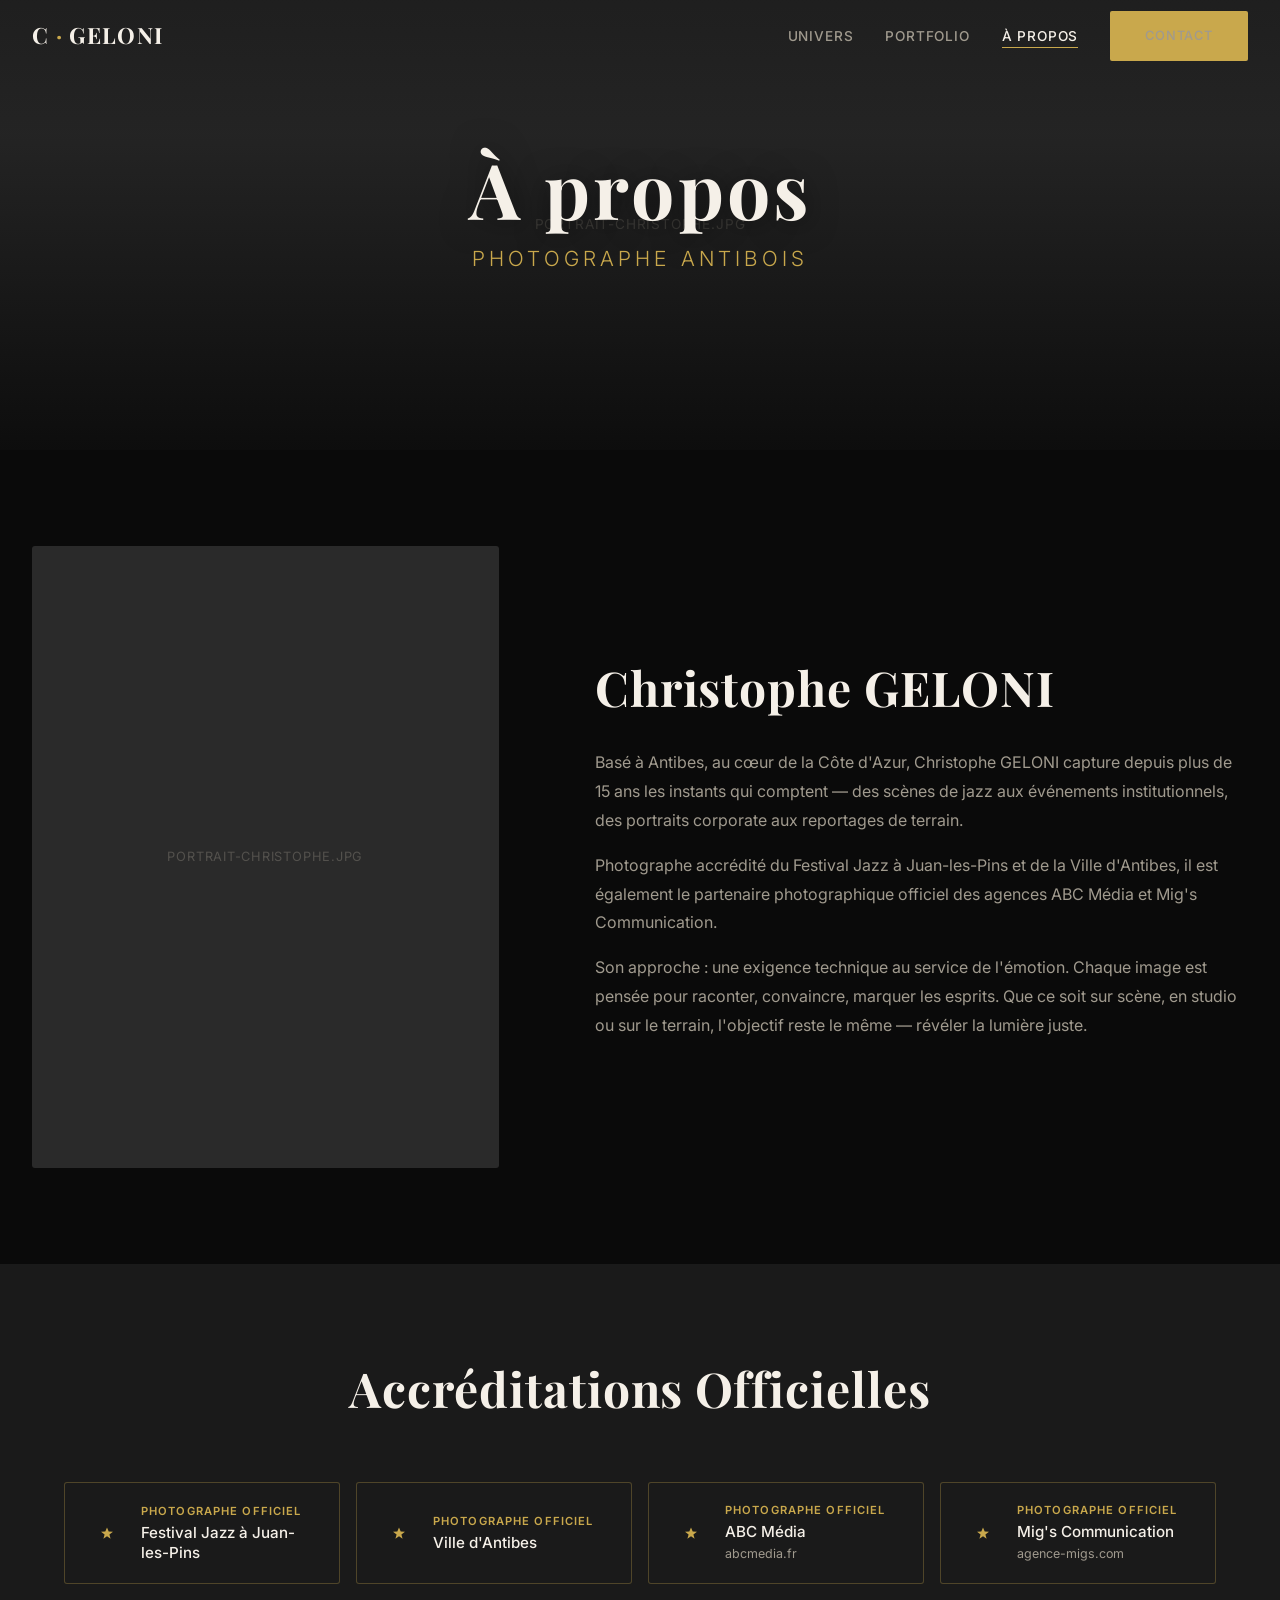
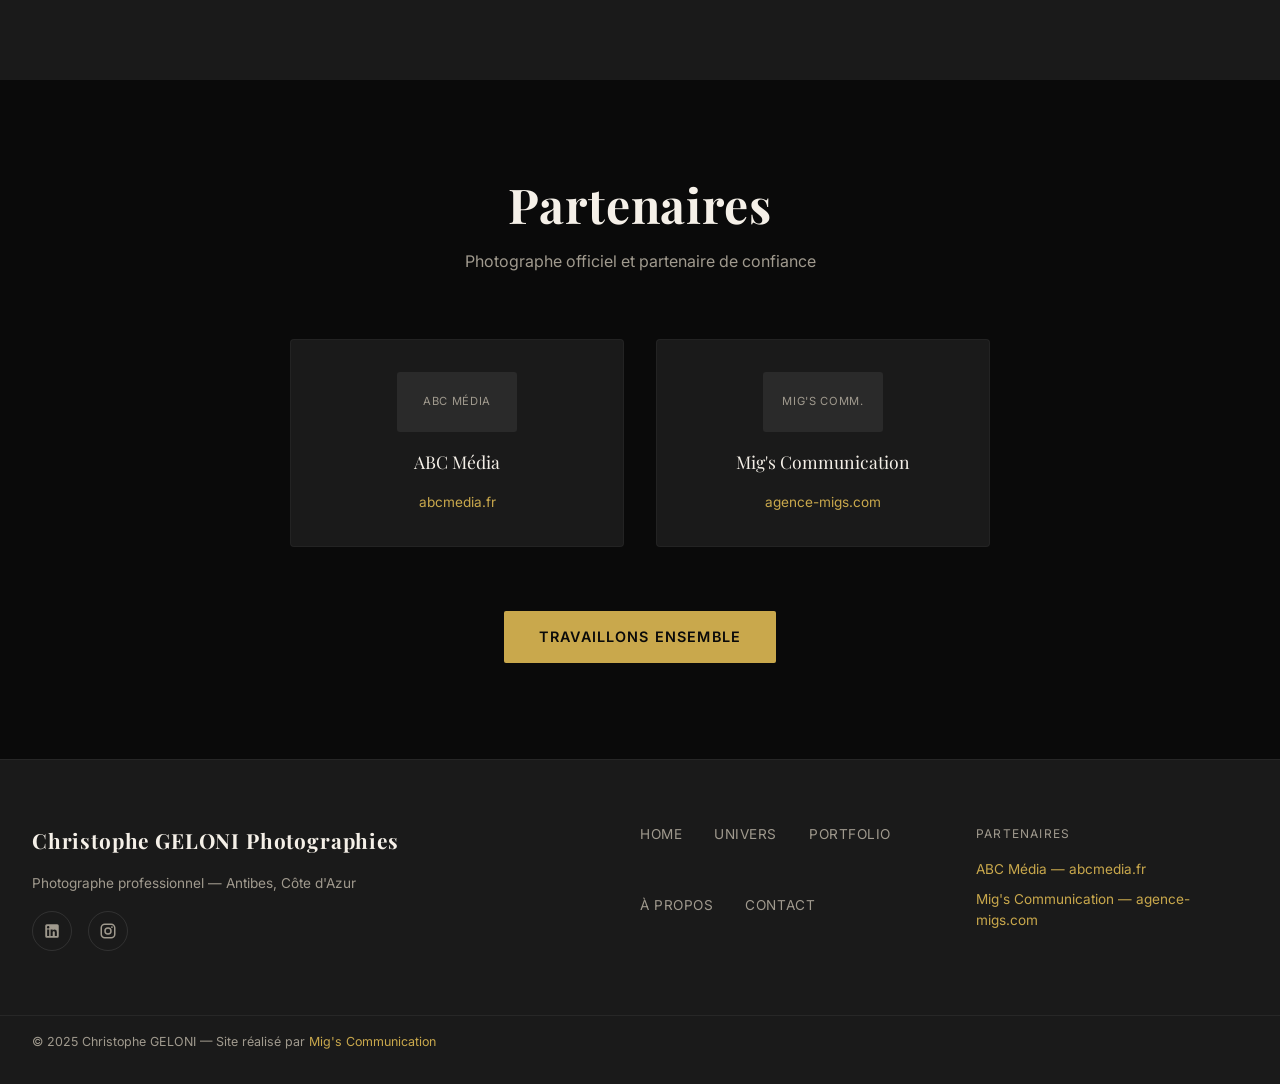
==== about.html @ c5e0bd8b "Add about.html — bio, accreditations, partners, and CTA Two-column bio with portrait placeholder and" ====
<!DOCTYPE html>
<html lang="fr">
<head>
  <meta charset="UTF-8">
  <meta name="viewport" content="width=device-width, initial-scale=1.0">
  <title>À propos — Christophe GELONI Photographe</title>
  <meta name="description" content="Christophe GELONI, photographe professionnel basé à Antibes. Accrédité Festival Jazz à Juan-les-Pins, Ville d'Antibes, ABC Média et Mig's Communication.">
  <meta property="og:title" content="À propos — Christophe GELONI Photographe">
  <meta property="og:description" content="Photographe Antibois accrédité. Jazz, institutionnel, corporate, portrait.">
  <meta property="og:image" content="images/portrait-christophe.jpg">
  <meta property="og:type" content="website">

  <script type="application/ld+json">
  {
    "@context": "https://schema.org",
    "@type": "Photographer",
    "name": "Christophe GELONI",
    "description": "Photographe professionnel basé à Antibes, Côte d'Azur",
    "address": {
      "@type": "PostalAddress",
      "addressLocality": "Antibes",
      "addressRegion": "Côte d'Azur",
      "addressCountry": "FR"
    },
    "sameAs": [
      "https://www.linkedin.com/in/christophe-geloni-7a66b51a"
    ]
  }
  </script>

  <link rel="preconnect" href="https://fonts.googleapis.com">
  <link rel="preconnect" href="https://fonts.gstatic.com" crossorigin>
  <link href="https://fonts.googleapis.com/css2?family=Inter:wght@300;400;500;600;700&family=Playfair+Display:ital,wght@0,400;0,700;1,400&display=swap" rel="stylesheet">

  <link rel="stylesheet" href="css/style.css">
</head>
<body>

  <!-- ====== NAV ====== -->
  <nav class="nav" role="navigation" aria-label="Navigation principale">
    <a href="index.html" class="nav__logo">C <span>·</span> GELONI</a>

    <div class="nav__overlay"></div>

    <ul class="nav__links">
      <li><a href="univers.html" class="nav__link">Univers</a></li>
      <li><a href="portfolio.html" class="nav__link">Portfolio</a></li>
      <li><a href="about.html" class="nav__link active">À propos</a></li>
      <li><a href="contact.html" class="nav__link nav__cta btn btn-primary">Contact</a></li>
    </ul>

    <button class="nav__hamburger" aria-label="Menu" aria-expanded="false">
      <span></span>
      <span></span>
      <span></span>
    </button>
  </nav>

  <!-- ====== HERO ====== -->
  <section class="hero hero--small">
    <div class="hero__bg" data-placeholder="portrait-christophe.jpg" style="background-image: url('images/portrait-christophe.jpg');"></div>
    <div class="hero__overlay"></div>
    <div class="hero__content">
      <h1 class="hero__title fade-in">À propos</h1>
      <p class="hero__subtitle fade-in">Photographe Antibois</p>
    </div>
  </section>

  <!-- ====== BIO ====== -->
  <section class="about-bio">
    <div class="about-bio__inner">

      <div class="about-bio__portrait fade-in-left" data-placeholder="portrait-christophe.jpg" style="background-image: url('images/portrait-christophe.jpg');"></div>

      <div class="about-bio__content fade-in-right">
        <h2>Christophe GELONI</h2>
        <p>
          Basé à Antibes, au cœur de la Côte d'Azur, Christophe GELONI
          capture depuis plus de 15 ans les instants qui comptent — des scènes
          de jazz aux événements institutionnels, des portraits corporate aux
          reportages de terrain.
        </p>
        <p>
          Photographe accrédité du Festival Jazz à Juan-les-Pins et de la
          Ville d'Antibes, il est également le partenaire photographique
          officiel des agences ABC Média et Mig's Communication.
        </p>
        <p>
          Son approche : une exigence technique au service de l'émotion.
          Chaque image est pensée pour raconter, convaincre, marquer les esprits.
          Que ce soit sur scène, en studio ou sur le terrain, l'objectif reste
          le même — révéler la lumière juste.
        </p>
      </div>

    </div>
  </section>

  <!-- ====== ACCRÉDITATIONS ====== -->
  <section class="about-accreditations">
    <div class="about-accreditations__inner">
      <h2 class="fade-in">Accréditations Officielles</h2>

      <div class="accreditations__grid">

        <div class="badge fade-in stagger-1">
          <div class="badge__icon">
            <svg xmlns="http://www.w3.org/2000/svg" viewBox="0 0 24 24"><path d="M12 15.2l-3.6 2.5 1.2-4.2L6 10.8l4.3-.2L12 6.5l1.7 4.1 4.3.2-3.6 2.7 1.2 4.2z"/></svg>
          </div>
          <div class="badge__text">
            <span class="badge__label">Photographe Officiel</span>
            <span class="badge__name">Festival Jazz à Juan-les-Pins</span>
          </div>
        </div>

        <div class="badge fade-in stagger-2">
          <div class="badge__icon">
            <svg xmlns="http://www.w3.org/2000/svg" viewBox="0 0 24 24"><path d="M12 15.2l-3.6 2.5 1.2-4.2L6 10.8l4.3-.2L12 6.5l1.7 4.1 4.3.2-3.6 2.7 1.2 4.2z"/></svg>
          </div>
          <div class="badge__text">
            <span class="badge__label">Photographe Officiel</span>
            <span class="badge__name">Ville d'Antibes</span>
          </div>
        </div>

        <a href="https://abcmedia.fr" target="_blank" rel="noopener noreferrer" class="badge fade-in stagger-3">
          <div class="badge__icon">
            <svg xmlns="http://www.w3.org/2000/svg" viewBox="0 0 24 24"><path d="M12 15.2l-3.6 2.5 1.2-4.2L6 10.8l4.3-.2L12 6.5l1.7 4.1 4.3.2-3.6 2.7 1.2 4.2z"/></svg>
          </div>
          <div class="badge__text">
            <span class="badge__label">Photographe Officiel</span>
            <span class="badge__name">ABC Média</span>
            <span class="badge__link">abcmedia.fr</span>
          </div>
        </a>

        <a href="https://agence-migs.com" target="_blank" rel="noopener noreferrer" class="badge fade-in stagger-4">
          <div class="badge__icon">
            <svg xmlns="http://www.w3.org/2000/svg" viewBox="0 0 24 24"><path d="M12 15.2l-3.6 2.5 1.2-4.2L6 10.8l4.3-.2L12 6.5l1.7 4.1 4.3.2-3.6 2.7 1.2 4.2z"/></svg>
          </div>
          <div class="badge__text">
            <span class="badge__label">Photographe Officiel</span>
            <span class="badge__name">Mig's Communication</span>
            <span class="badge__link">agence-migs.com</span>
          </div>
        </a>

      </div>
    </div>
  </section>

  <!-- ====== PARTENAIRES ====== -->
  <section class="about-partners">
    <div class="about-partners__inner">
      <h2 class="fade-in">Partenaires</h2>
      <p class="about-partners__subtitle fade-in">Photographe officiel et partenaire de confiance</p>

      <div class="partners-grid">

        <a href="https://abcmedia.fr" target="_blank" rel="noopener noreferrer" class="partner-card fade-in stagger-1">
          <div class="partner-card__logo">ABC Média</div>
          <span class="partner-card__name">ABC Média</span>
          <span class="partner-card__link">abcmedia.fr</span>
        </a>

        <a href="https://agence-migs.com" target="_blank" rel="noopener noreferrer" class="partner-card fade-in stagger-2">
          <div class="partner-card__logo">Mig's Comm.</div>
          <span class="partner-card__name">Mig's Communication</span>
          <span class="partner-card__link">agence-migs.com</span>
        </a>

      </div>

      <a href="contact.html" class="btn btn-primary fade-in">Travaillons ensemble</a>
    </div>
  </section>

  <!-- ====== FOOTER ====== -->
  <footer class="footer">
    <div class="footer__inner">

      <div class="footer__brand">
        <span class="footer__logo">Christophe GELONI Photographies</span>
        <span class="footer__tagline">Photographe professionnel — Antibes, Côte d'Azur</span>
        <div class="footer__socials">
          <a href="https://www.linkedin.com/in/christophe-geloni-7a66b51a" target="_blank" rel="noopener noreferrer" class="footer__social-link" aria-label="LinkedIn">
            <svg xmlns="http://www.w3.org/2000/svg" viewBox="0 0 24 24"><path d="M19 3a2 2 0 012 2v14a2 2 0 01-2 2H5a2 2 0 01-2-2V5a2 2 0 012-2h14m-.5 15.5v-5.3a3.26 3.26 0 00-3.26-3.26c-.85 0-1.84.52-2.32 1.3v-1.11h-2.79v8.37h2.79v-4.93c0-.77.62-1.4 1.39-1.4a1.4 1.4 0 011.4 1.4v4.93h2.79M6.88 8.56a1.68 1.68 0 001.68-1.68c0-.93-.75-1.69-1.68-1.69a1.69 1.69 0 00-1.69 1.69c0 .93.76 1.68 1.69 1.68m1.39 9.94v-8.37H5.5v8.37h2.77z"/></svg>
          </a>
          <a href="#" target="_blank" rel="noopener noreferrer" class="footer__social-link" aria-label="Instagram">
            <svg xmlns="http://www.w3.org/2000/svg" viewBox="0 0 24 24"><path d="M7.8 2h8.4C19.4 2 22 4.6 22 7.8v8.4a5.8 5.8 0 01-5.8 5.8H7.8C4.6 22 2 19.4 2 16.2V7.8A5.8 5.8 0 017.8 2m-.2 2A3.6 3.6 0 004 7.6v8.8C4 18.39 5.61 20 7.6 20h8.8a3.6 3.6 0 003.6-3.6V7.6C20 5.61 18.39 4 16.4 4H7.6m9.65 1.5a1.25 1.25 0 110 2.5 1.25 1.25 0 010-2.5M12 7a5 5 0 110 10 5 5 0 010-10m0 2a3 3 0 100 6 3 3 0 000-6z"/></svg>
          </a>
        </div>
      </div>

      <nav class="footer__nav" aria-label="Navigation footer">
        <a href="index.html">Home</a>
        <a href="univers.html">Univers</a>
        <a href="portfolio.html">Portfolio</a>
        <a href="about.html">À propos</a>
        <a href="contact.html">Contact</a>
      </nav>

      <div class="footer__partners">
        <span class="footer__partners-title">Partenaires</span>
        <a href="https://abcmedia.fr" target="_blank" rel="noopener noreferrer">ABC Média — abcmedia.fr</a>
        <a href="https://agence-migs.com" target="_blank" rel="noopener noreferrer">Mig's Communication — agence-migs.com</a>
      </div>

    </div>

    <div class="footer__bottom">
      <span>&copy; 2025 Christophe GELONI — Site réalisé par <a href="https://agence-migs.com" target="_blank" rel="noopener noreferrer">Mig's Communication</a></span>
    </div>
  </footer>

  <script src="js/main.js"></script>
</body>
</html>
---- css/style.css ----
/* ============================================
   CHRISTOPHE GELONI PHOTOGRAPHIES — style.css
   ============================================ */

/* ---------- RESET ---------- */
*,
*::before,
*::after {
  margin: 0;
  padding: 0;
  box-sizing: border-box;
}

html {
  scroll-behavior: smooth;
}

body {
  min-height: 100vh;
  -webkit-font-smoothing: antialiased;
  -moz-osx-font-smoothing: grayscale;
  text-rendering: optimizeLegibility;
}

img,
picture,
video,
canvas,
svg {
  display: block;
  max-width: 100%;
}

input,
button,
textarea,
select {
  font: inherit;
}

a {
  text-decoration: none;
  color: inherit;
}

ul,
ol {
  list-style: none;
}

/* ---------- CSS VARIABLES ---------- */
:root {
  /* Couleurs */
  --color-bg: #0a0a0a;
  --color-bg-light: #1a1a1a;
  --color-bg-card: #111111;
  --color-text: #f5f0e8;
  --color-text-muted: #a09a8e;
  --color-accent: #c9a84c;
  --color-accent-hover: #d4b95e;
  --color-overlay: rgba(10, 10, 10, 0.7);
  --color-border: rgba(201, 168, 76, 0.3);

  /* Typographie */
  --font-heading: 'Playfair Display', Georgia, serif;
  --font-body: 'Inter', -apple-system, BlinkMacSystemFont, sans-serif;

  /* Espacements */
  --space-xs: 0.5rem;
  --space-sm: 1rem;
  --space-md: 2rem;
  --space-lg: 4rem;
  --space-xl: 6rem;
  --space-2xl: 8rem;

  /* Largeurs */
  --max-width: 1280px;
  --nav-height: 72px;

  /* Transitions */
  --transition-fast: 0.2s ease;
  --transition-base: 0.3s ease;
  --transition-slow: 0.6s ease;
}

/* ---------- TYPOGRAPHIE ---------- */
body {
  font-family: var(--font-body);
  font-size: 16px;
  line-height: 1.6;
  color: var(--color-text);
  background-color: var(--color-bg);
}

h1, h2, h3, h4, h5, h6 {
  font-family: var(--font-heading);
  font-weight: 700;
  line-height: 1.2;
  color: var(--color-text);
}

h1 {
  font-size: clamp(2.5rem, 6vw, 5rem);
  letter-spacing: 0.04em;
}

h2 {
  font-size: clamp(1.8rem, 4vw, 3rem);
  letter-spacing: 0.02em;
}

h3 {
  font-size: clamp(1.2rem, 2.5vw, 1.6rem);
}

p {
  max-width: 65ch;
  margin-bottom: var(--space-sm);
}

.text-accent {
  color: var(--color-accent);
}

.text-muted {
  color: var(--color-text-muted);
}

/* ---------- UTILITAIRES ---------- */
.container {
  width: 100%;
  max-width: var(--max-width);
  margin: 0 auto;
  padding: 0 var(--space-md);
}

.section {
  padding: var(--space-xl) 0;
}

.btn {
  display: inline-block;
  padding: 0.9rem 2.2rem;
  font-family: var(--font-body);
  font-size: 0.9rem;
  font-weight: 600;
  letter-spacing: 0.08em;
  text-transform: uppercase;
  border: none;
  border-radius: 2px;
  cursor: pointer;
  transition: background-color var(--transition-fast), transform var(--transition-fast);
}

.btn:hover {
  transform: translateY(-1px);
}

.btn-primary {
  background-color: var(--color-accent);
  color: var(--color-bg);
}

.btn-primary:hover {
  background-color: var(--color-accent-hover);
}

.btn-outline {
  background-color: transparent;
  color: var(--color-accent);
  border: 1px solid var(--color-accent);
}

.btn-outline:hover {
  background-color: var(--color-accent);
  color: var(--color-bg);
}

/* ---------- NAVIGATION ---------- */
.nav {
  position: fixed;
  top: 0;
  left: 0;
  width: 100%;
  height: var(--nav-height);
  display: flex;
  align-items: center;
  justify-content: space-between;
  padding: 0 var(--space-md);
  background-color: transparent;
  z-index: 1000;
  transition: background-color var(--transition-base), box-shadow var(--transition-base);
}

.nav.scrolled {
  background-color: rgba(10, 10, 10, 0.95);
  box-shadow: 0 1px 20px rgba(0, 0, 0, 0.4);
  backdrop-filter: blur(10px);
  -webkit-backdrop-filter: blur(10px);
}

.nav__logo {
  font-family: var(--font-heading);
  font-size: 1.4rem;
  font-weight: 700;
  color: var(--color-text);
  letter-spacing: 0.06em;
  white-space: nowrap;
}

.nav__logo span {
  color: var(--color-accent);
}

.nav__links {
  display: flex;
  align-items: center;
  gap: var(--space-md);
}

.nav__link {
  font-size: 0.85rem;
  font-weight: 500;
  letter-spacing: 0.06em;
  text-transform: uppercase;
  color: var(--color-text-muted);
  transition: color var(--transition-fast);
  position: relative;
}

.nav__link::after {
  content: '';
  position: absolute;
  bottom: -4px;
  left: 0;
  width: 0;
  height: 1px;
  background-color: var(--color-accent);
  transition: width var(--transition-base);
}

.nav__link:hover,
.nav__link.active {
  color: var(--color-text);
}

.nav__link:hover::after,
.nav__link.active::after {
  width: 100%;
}

.nav__cta {
  font-size: 0.8rem;
}

/* Hamburger */
.nav__hamburger {
  display: none;
  flex-direction: column;
  justify-content: center;
  gap: 5px;
  width: 28px;
  height: 28px;
  background: none;
  border: none;
  cursor: pointer;
  z-index: 1001;
}

.nav__hamburger span {
  display: block;
  width: 100%;
  height: 2px;
  background-color: var(--color-text);
  transition: transform var(--transition-base), opacity var(--transition-fast);
}

.nav__hamburger.open span:nth-child(1) {
  transform: translateY(7px) rotate(45deg);
}

.nav__hamburger.open span:nth-child(2) {
  opacity: 0;
}

.nav__hamburger.open span:nth-child(3) {
  transform: translateY(-7px) rotate(-45deg);
}

/* Mobile menu */
@media (max-width: 768px) {
  .nav__hamburger {
    display: flex;
  }

  .nav__links {
    position: fixed;
    top: 0;
    right: -100%;
    width: 75%;
    max-width: 320px;
    height: 100vh;
    flex-direction: column;
    justify-content: center;
    gap: var(--space-lg);
    background-color: var(--color-bg);
    border-left: 1px solid var(--color-border);
    transition: right var(--transition-base);
    padding: var(--space-lg);
  }

  .nav__links.open {
    right: 0;
  }

  .nav__link {
    font-size: 1.1rem;
  }

  .nav__overlay {
    display: none;
    position: fixed;
    inset: 0;
    background-color: rgba(0, 0, 0, 0.6);
    z-index: 999;
  }

  .nav__overlay.open {
    display: block;
  }
}

/* ---------- FOOTER ---------- */
.footer {
  background-color: var(--color-bg-light);
  border-top: 1px solid rgba(255, 255, 255, 0.06);
  padding: var(--space-lg) 0 var(--space-md);
}

.footer__inner {
  display: grid;
  grid-template-columns: 1fr;
  gap: var(--space-lg);
  max-width: var(--max-width);
  margin: 0 auto;
  padding: 0 var(--space-md);
}

.footer__brand {
  display: flex;
  flex-direction: column;
  gap: var(--space-sm);
}

.footer__logo {
  font-family: var(--font-heading);
  font-size: 1.3rem;
  font-weight: 700;
  color: var(--color-text);
  letter-spacing: 0.04em;
}

.footer__tagline {
  font-size: 0.85rem;
  color: var(--color-text-muted);
}

.footer__nav {
  display: flex;
  flex-wrap: wrap;
  gap: var(--space-sm) var(--space-md);
}

.footer__nav a {
  font-size: 0.85rem;
  color: var(--color-text-muted);
  letter-spacing: 0.04em;
  text-transform: uppercase;
  transition: color var(--transition-fast);
}

.footer__nav a:hover {
  color: var(--color-accent);
}

.footer__partners {
  display: flex;
  flex-direction: column;
  gap: var(--space-xs);
}

.footer__partners-title {
  font-size: 0.75rem;
  text-transform: uppercase;
  letter-spacing: 0.1em;
  color: var(--color-text-muted);
  margin-bottom: var(--space-xs);
}

.footer__partners a {
  font-size: 0.85rem;
  color: var(--color-accent);
  transition: color var(--transition-fast);
}

.footer__partners a:hover {
  color: var(--color-accent-hover);
}

.footer__socials {
  display: flex;
  gap: var(--space-sm);
}

.footer__social-link {
  display: flex;
  align-items: center;
  justify-content: center;
  width: 40px;
  height: 40px;
  border: 1px solid rgba(255, 255, 255, 0.1);
  border-radius: 50%;
  color: var(--color-text-muted);
  font-size: 0.8rem;
  transition: border-color var(--transition-fast), color var(--transition-fast);
}

.footer__social-link:hover {
  border-color: var(--color-accent);
  color: var(--color-accent);
}

.footer__social-link svg {
  width: 18px;
  height: 18px;
  fill: currentColor;
}

.footer__bottom {
  max-width: var(--max-width);
  margin: var(--space-lg) auto 0;
  padding: var(--space-sm) var(--space-md) 0;
  border-top: 1px solid rgba(255, 255, 255, 0.06);
  display: flex;
  flex-wrap: wrap;
  justify-content: space-between;
  gap: var(--space-xs);
  font-size: 0.78rem;
  color: var(--color-text-muted);
}

.footer__bottom a {
  color: var(--color-accent);
  transition: color var(--transition-fast);
}

.footer__bottom a:hover {
  color: var(--color-accent-hover);
}

@media (min-width: 768px) {
  .footer__inner {
    grid-template-columns: 2fr 1fr 1fr;
  }
}

/* ============================================
   HERO PLEIN ÉCRAN
   ============================================ */
.hero {
  position: relative;
  width: 100%;
  height: 100vh;
  min-height: 600px;
  display: flex;
  align-items: center;
  justify-content: center;
  text-align: center;
  overflow: hidden;
}

.hero__bg {
  position: absolute;
  inset: 0;
  background-color: #2a2a2a;
  background-size: cover;
  background-position: center;
  background-repeat: no-repeat;
}

/* Label placeholder pour les images manquantes */
.hero__bg::after {
  content: attr(data-placeholder);
  position: absolute;
  inset: 0;
  display: flex;
  align-items: center;
  justify-content: center;
  font-family: var(--font-body);
  font-size: 0.85rem;
  color: var(--color-text-muted);
  letter-spacing: 0.06em;
  text-transform: uppercase;
  opacity: 0.4;
}

/* Overlay gradient bas → haut */
.hero__overlay {
  position: absolute;
  inset: 0;
  background: linear-gradient(
    to top,
    rgba(10, 10, 10, 0.9) 0%,
    rgba(10, 10, 10, 0.5) 40%,
    rgba(10, 10, 10, 0.2) 70%,
    rgba(10, 10, 10, 0.35) 100%
  );
  z-index: 1;
}

.hero__content {
  position: relative;
  z-index: 2;
  max-width: 800px;
  padding: 0 var(--space-md);
}

.hero__title {
  margin-bottom: var(--space-xs);
  text-shadow: 0 2px 30px rgba(0, 0, 0, 0.5);
}

.hero__subtitle {
  font-family: var(--font-body);
  font-size: clamp(1rem, 2.5vw, 1.3rem);
  font-weight: 300;
  letter-spacing: 0.2em;
  text-transform: uppercase;
  color: var(--color-accent);
  margin-bottom: var(--space-md);
}

.hero__cta {
  margin-top: var(--space-sm);
}

/* Hero compact (pages intérieures) */
.hero--small {
  height: 50vh;
  min-height: 360px;
}

/* ============================================
   BADGES ACCRÉDITATIONS
   ============================================ */
.accreditations {
  padding: var(--space-xl) 0;
  background-color: var(--color-bg);
}

.accreditations__grid {
  display: grid;
  grid-template-columns: 1fr;
  gap: var(--space-sm);
  max-width: var(--max-width);
  margin: 0 auto;
  padding: 0 var(--space-md);
}

.badge {
  display: flex;
  align-items: center;
  gap: var(--space-sm);
  padding: 1.2rem 1.5rem;
  background-color: var(--color-bg-light);
  border: 1px solid var(--color-border);
  border-radius: 3px;
  transition: border-color var(--transition-base), transform var(--transition-base);
}

.badge:hover {
  border-color: var(--color-accent);
  transform: translateY(-2px);
}

.badge__icon {
  flex-shrink: 0;
  width: 36px;
  height: 36px;
  display: flex;
  align-items: center;
  justify-content: center;
  color: var(--color-accent);
}

.badge__icon svg {
  width: 24px;
  height: 24px;
  fill: currentColor;
}

.badge__text {
  display: flex;
  flex-direction: column;
  gap: 2px;
}

.badge__label {
  font-size: 0.7rem;
  font-weight: 600;
  letter-spacing: 0.1em;
  text-transform: uppercase;
  color: var(--color-accent);
}

.badge__name {
  font-size: 0.95rem;
  font-weight: 500;
  color: var(--color-text);
  line-height: 1.3;
}

.badge__link {
  font-size: 0.78rem;
  color: var(--color-text-muted);
  transition: color var(--transition-fast);
}

.badge__link:hover {
  color: var(--color-accent);
}

/* Responsive badges */
@media (min-width: 768px) {
  .accreditations__grid {
    grid-template-columns: repeat(2, 1fr);
  }
}

@media (min-width: 1024px) {
  .accreditations__grid {
    grid-template-columns: repeat(4, 1fr);
  }
}

/* ============================================
   SECTION UNIVERS HOME (3 VIGNETTES)
   ============================================ */
.univers-home {
  padding: var(--space-xl) 0;
  background-color: var(--color-bg);
}

.univers-home__heading {
  text-align: center;
  margin-bottom: var(--space-lg);
  padding: 0 var(--space-md);
}

.univers-home__heading h2 {
  margin-bottom: var(--space-xs);
}

.univers-home__heading p {
  color: var(--color-text-muted);
  margin: 0 auto;
}

.univers-home__grid {
  display: grid;
  grid-template-columns: 1fr;
  gap: var(--space-sm);
  max-width: var(--max-width);
  margin: 0 auto;
  padding: 0 var(--space-md);
}

.vignette {
  position: relative;
  overflow: hidden;
  border-radius: 3px;
  aspect-ratio: 16 / 9;
  cursor: pointer;
}

.vignette__img {
  position: absolute;
  inset: 0;
  background-color: #2a2a2a;
  background-size: cover;
  background-position: center;
  transition: transform var(--transition-slow);
}

/* Label placeholder */
.vignette__img::after {
  content: attr(data-placeholder);
  position: absolute;
  inset: 0;
  display: flex;
  align-items: center;
  justify-content: center;
  font-family: var(--font-body);
  font-size: 0.8rem;
  color: var(--color-text-muted);
  letter-spacing: 0.06em;
  text-transform: uppercase;
  opacity: 0.35;
}

.vignette__overlay {
  position: absolute;
  inset: 0;
  background: linear-gradient(
    to top,
    rgba(10, 10, 10, 0.85) 0%,
    rgba(10, 10, 10, 0.1) 50%,
    transparent 100%
  );
  z-index: 1;
  transition: background var(--transition-base);
}

.vignette__content {
  position: absolute;
  bottom: 0;
  left: 0;
  right: 0;
  z-index: 2;
  padding: var(--space-md);
  transform: translateY(8px);
  opacity: 0.85;
  transition: transform var(--transition-base), opacity var(--transition-base);
}

.vignette__title {
  font-family: var(--font-heading);
  font-size: clamp(1.2rem, 2vw, 1.5rem);
  color: var(--color-text);
  margin-bottom: var(--space-xs);
}

.vignette__cta {
  display: inline-flex;
  align-items: center;
  gap: 0.4rem;
  font-size: 0.78rem;
  font-weight: 600;
  letter-spacing: 0.08em;
  text-transform: uppercase;
  color: var(--color-accent);
  opacity: 0;
  transform: translateY(6px);
  transition: opacity var(--transition-base), transform var(--transition-base);
}

.vignette__cta::after {
  content: '→';
  transition: transform var(--transition-fast);
}

/* Hover effects */
.vignette:hover .vignette__img {
  transform: scale(1.06);
}

.vignette:hover .vignette__overlay {
  background: linear-gradient(
    to top,
    rgba(10, 10, 10, 0.9) 0%,
    rgba(10, 10, 10, 0.3) 60%,
    rgba(10, 10, 10, 0.1) 100%
  );
}

.vignette:hover .vignette__content {
  transform: translateY(0);
  opacity: 1;
}

.vignette:hover .vignette__cta {
  opacity: 1;
  transform: translateY(0);
}

.vignette:hover .vignette__cta::after {
  transform: translateX(4px);
}

/* Responsive vignettes */
@media (min-width: 768px) {
  .univers-home__grid {
    grid-template-columns: repeat(3, 1fr);
    gap: var(--space-md);
  }

  .vignette {
    aspect-ratio: 3 / 4;
  }
}

/* ============================================
   SECTION CITATION
   ============================================ */
.citation {
  padding: var(--space-2xl) 0;
  background-color: var(--color-bg);
  text-align: center;
}

.citation__inner {
  max-width: 900px;
  margin: 0 auto;
  padding: 0 var(--space-md);
}

.citation__text {
  font-family: var(--font-heading);
  font-size: clamp(1.6rem, 4vw, 2.8rem);
  font-weight: 400;
  font-style: italic;
  line-height: 1.4;
  color: var(--color-accent);
  margin-bottom: var(--space-md);
}

.citation__text::before {
  content: '\201C';
  display: block;
  font-size: 4rem;
  line-height: 0.5;
  margin-bottom: var(--space-sm);
  color: var(--color-border);
}

.citation__author {
  font-family: var(--font-body);
  font-size: 0.9rem;
  font-weight: 500;
  letter-spacing: 0.12em;
  text-transform: uppercase;
  color: var(--color-text-muted);
  margin-bottom: var(--space-lg);
}

.citation__cta {
  margin-top: var(--space-md);
}

/* ============================================
   PORTFOLIO — FILTRES
   ============================================ */
.portfolio {
  padding: var(--space-xl) 0;
  background-color: var(--color-bg);
}

.portfolio__filters {
  display: flex;
  flex-wrap: wrap;
  justify-content: center;
  gap: var(--space-xs);
  max-width: var(--max-width);
  margin: 0 auto var(--space-lg);
  padding: 0 var(--space-md);
}

.filter-btn {
  padding: 0.55rem 1.4rem;
  font-family: var(--font-body);
  font-size: 0.78rem;
  font-weight: 600;
  letter-spacing: 0.08em;
  text-transform: uppercase;
  color: var(--color-text-muted);
  background-color: transparent;
  border: 1px solid rgba(255, 255, 255, 0.1);
  border-radius: 2px;
  cursor: pointer;
  transition: color var(--transition-fast),
              border-color var(--transition-fast),
              background-color var(--transition-fast);
}

.filter-btn:hover {
  color: var(--color-text);
  border-color: rgba(255, 255, 255, 0.25);
}

.filter-btn.active {
  color: var(--color-bg);
  background-color: var(--color-accent);
  border-color: var(--color-accent);
}

/* ============================================
   PORTFOLIO — GALERIE MASONRY
   ============================================ */
.gallery {
  max-width: var(--max-width);
  margin: 0 auto;
  padding: 0 var(--space-md);
  display: grid;
  grid-template-columns: repeat(auto-fill, minmax(280px, 1fr));
  gap: var(--space-sm);
}

.gallery__item {
  position: relative;
  overflow: hidden;
  border-radius: 3px;
  cursor: pointer;
  background-color: #2a2a2a;
  transition: opacity var(--transition-base), transform var(--transition-base);
}

/* Masonry: alternate heights */
.gallery__item:nth-child(3n+1) {
  aspect-ratio: 4 / 5;
}

.gallery__item:nth-child(3n+2) {
  aspect-ratio: 1 / 1;
}

.gallery__item:nth-child(3n+3) {
  aspect-ratio: 3 / 4;
}

.gallery__item img {
  width: 100%;
  height: 100%;
  object-fit: cover;
  transition: transform var(--transition-slow);
}

/* Placeholder pour images manquantes */
.gallery__placeholder {
  position: absolute;
  inset: 0;
  display: flex;
  align-items: center;
  justify-content: center;
  background-color: #2a2a2a;
  font-size: 0.8rem;
  color: var(--color-text-muted);
  letter-spacing: 0.06em;
  text-transform: uppercase;
  opacity: 0.4;
}

.gallery__item-overlay {
  position: absolute;
  inset: 0;
  background: linear-gradient(to top, rgba(10, 10, 10, 0.7) 0%, transparent 50%);
  opacity: 0;
  transition: opacity var(--transition-base);
  display: flex;
  align-items: flex-end;
  padding: var(--space-sm);
}

.gallery__item-overlay span {
  font-size: 0.8rem;
  font-weight: 600;
  letter-spacing: 0.06em;
  text-transform: uppercase;
  color: var(--color-accent);
}

.gallery__item:hover img {
  transform: scale(1.05);
}

.gallery__item:hover .gallery__item-overlay {
  opacity: 1;
}

/* Filtrage : masquer éléments */
.gallery__item.hidden {
  display: none;
}

/* ============================================
   LIGHTBOX
   ============================================ */
.lightbox {
  position: fixed;
  inset: 0;
  z-index: 2000;
  background-color: rgba(0, 0, 0, 0.95);
  display: flex;
  align-items: center;
  justify-content: center;
  opacity: 0;
  visibility: hidden;
  transition: opacity var(--transition-base), visibility var(--transition-base);
}

.lightbox.open {
  opacity: 1;
  visibility: visible;
}

.lightbox__img {
  max-width: 90vw;
  max-height: 85vh;
  object-fit: contain;
  border-radius: 2px;
  box-shadow: 0 10px 60px rgba(0, 0, 0, 0.6);
  transform: scale(0.95);
  transition: transform var(--transition-base);
}

.lightbox.open .lightbox__img {
  transform: scale(1);
}

.lightbox__close {
  position: absolute;
  top: var(--space-md);
  right: var(--space-md);
  width: 44px;
  height: 44px;
  display: flex;
  align-items: center;
  justify-content: center;
  background: none;
  border: 1px solid rgba(255, 255, 255, 0.2);
  border-radius: 50%;
  color: var(--color-text);
  font-size: 1.4rem;
  cursor: pointer;
  transition: border-color var(--transition-fast), color var(--transition-fast);
}

.lightbox__close:hover {
  border-color: var(--color-accent);
  color: var(--color-accent);
}

.lightbox__nav {
  position: absolute;
  top: 50%;
  transform: translateY(-50%);
  width: 48px;
  height: 48px;
  display: flex;
  align-items: center;
  justify-content: center;
  background: none;
  border: 1px solid rgba(255, 255, 255, 0.15);
  border-radius: 50%;
  color: var(--color-text);
  font-size: 1.2rem;
  cursor: pointer;
  transition: border-color var(--transition-fast), color var(--transition-fast), background-color var(--transition-fast);
}

.lightbox__nav:hover {
  border-color: var(--color-accent);
  color: var(--color-accent);
  background-color: rgba(201, 168, 76, 0.1);
}

.lightbox__prev {
  left: var(--space-md);
}

.lightbox__next {
  right: var(--space-md);
}

.lightbox__counter {
  position: absolute;
  bottom: var(--space-md);
  left: 50%;
  transform: translateX(-50%);
  font-size: 0.8rem;
  color: var(--color-text-muted);
  letter-spacing: 0.1em;
}

/* ============================================
   PAGE UNIVERS (page dédiée)
   ============================================ */
.univers-page {
  padding: var(--space-xl) 0;
  background-color: var(--color-bg);
}

.univers-page__grid {
  display: grid;
  grid-template-columns: 1fr;
  gap: var(--space-lg);
  max-width: var(--max-width);
  margin: 0 auto;
  padding: 0 var(--space-md);
}

.univers-card {
  display: grid;
  grid-template-columns: 1fr;
  gap: var(--space-md);
  background-color: var(--color-bg-card);
  border: 1px solid rgba(255, 255, 255, 0.04);
  border-radius: 4px;
  overflow: hidden;
}

.univers-card__image {
  position: relative;
  aspect-ratio: 16 / 9;
  background-color: #2a2a2a;
  background-size: cover;
  background-position: center;
  overflow: hidden;
}

.univers-card__image::after {
  content: attr(data-placeholder);
  position: absolute;
  inset: 0;
  display: flex;
  align-items: center;
  justify-content: center;
  font-size: 0.8rem;
  color: var(--color-text-muted);
  letter-spacing: 0.06em;
  text-transform: uppercase;
  opacity: 0.35;
}

.univers-card__body {
  padding: var(--space-sm) var(--space-md) var(--space-md);
}

.univers-card__badge {
  display: inline-block;
  padding: 0.3rem 0.8rem;
  font-size: 0.68rem;
  font-weight: 700;
  letter-spacing: 0.1em;
  text-transform: uppercase;
  color: var(--color-accent);
  border: 1px solid var(--color-border);
  border-radius: 2px;
  margin-bottom: var(--space-sm);
}

.univers-card__title {
  font-size: clamp(1.3rem, 2.5vw, 1.6rem);
  margin-bottom: var(--space-sm);
}

.univers-card__text {
  color: var(--color-text-muted);
  font-size: 0.95rem;
  line-height: 1.7;
}

.univers-card__links {
  display: flex;
  gap: var(--space-sm);
  margin-top: var(--space-sm);
}

.univers-card__links a {
  font-size: 0.82rem;
  color: var(--color-accent);
  font-weight: 500;
  transition: color var(--transition-fast);
}

.univers-card__links a:hover {
  color: var(--color-accent-hover);
}

@media (min-width: 768px) {
  .univers-card {
    grid-template-columns: 1fr 1fr;
  }

  .univers-card:nth-child(even) .univers-card__image {
    order: 2;
  }

  .univers-card__image {
    aspect-ratio: auto;
    min-height: 320px;
  }

  .univers-card__body {
    display: flex;
    flex-direction: column;
    justify-content: center;
    padding: var(--space-lg);
  }
}

/* ============================================
   PAGE ABOUT
   ============================================ */
.about-bio {
  padding: var(--space-xl) 0;
  background-color: var(--color-bg);
}

.about-bio__inner {
  display: grid;
  grid-template-columns: 1fr;
  gap: var(--space-lg);
  max-width: var(--max-width);
  margin: 0 auto;
  padding: 0 var(--space-md);
}

.about-bio__portrait {
  position: relative;
  aspect-ratio: 3 / 4;
  background-color: #2a2a2a;
  background-size: cover;
  background-position: center;
  border-radius: 3px;
  overflow: hidden;
}

.about-bio__portrait::after {
  content: attr(data-placeholder);
  position: absolute;
  inset: 0;
  display: flex;
  align-items: center;
  justify-content: center;
  font-size: 0.8rem;
  color: var(--color-text-muted);
  letter-spacing: 0.06em;
  text-transform: uppercase;
  opacity: 0.35;
}

.about-bio__content {
  display: flex;
  flex-direction: column;
  justify-content: center;
}

.about-bio__content h2 {
  margin-bottom: var(--space-md);
}

.about-bio__content p {
  color: var(--color-text-muted);
  font-size: 1rem;
  line-height: 1.8;
}

@media (min-width: 768px) {
  .about-bio__inner {
    grid-template-columns: 5fr 7fr;
    gap: var(--space-xl);
  }
}

/* Accréditations About */
.about-accreditations {
  padding: var(--space-xl) 0;
  background-color: var(--color-bg-light);
}

.about-accreditations__inner {
  max-width: var(--max-width);
  margin: 0 auto;
  padding: 0 var(--space-md);
}

.about-accreditations__inner h2 {
  text-align: center;
  margin-bottom: var(--space-lg);
}

/* Partenaires About */
.about-partners {
  padding: var(--space-xl) 0;
  background-color: var(--color-bg);
}

.about-partners__inner {
  max-width: var(--max-width);
  margin: 0 auto;
  padding: 0 var(--space-md);
  text-align: center;
}

.about-partners__inner h2 {
  margin-bottom: var(--space-sm);
}

.about-partners__subtitle {
  color: var(--color-text-muted);
  margin: 0 auto var(--space-lg);
}

.partners-grid {
  display: grid;
  grid-template-columns: 1fr;
  gap: var(--space-md);
  max-width: 600px;
  margin: 0 auto var(--space-lg);
}

.partner-card {
  display: flex;
  flex-direction: column;
  align-items: center;
  gap: var(--space-sm);
  padding: var(--space-md);
  background-color: var(--color-bg-light);
  border: 1px solid rgba(255, 255, 255, 0.04);
  border-radius: 4px;
  transition: border-color var(--transition-base);
}

.partner-card:hover {
  border-color: var(--color-border);
}

.partner-card__logo {
  width: 120px;
  height: 60px;
  background-color: #2a2a2a;
  border-radius: 3px;
  display: flex;
  align-items: center;
  justify-content: center;
  font-size: 0.7rem;
  color: var(--color-text-muted);
  text-transform: uppercase;
  letter-spacing: 0.06em;
}

.partner-card__name {
  font-family: var(--font-heading);
  font-size: 1.1rem;
  color: var(--color-text);
}

.partner-card__link {
  font-size: 0.85rem;
  color: var(--color-accent);
  transition: color var(--transition-fast);
}

.partner-card__link:hover {
  color: var(--color-accent-hover);
}

@media (min-width: 768px) {
  .partners-grid {
    grid-template-columns: repeat(2, 1fr);
    max-width: 700px;
  }
}

/* ============================================
   PAGE CONTACT
   ============================================ */
.contact {
  padding: var(--space-xl) 0;
  background-color: var(--color-bg);
}

.contact__inner {
  display: grid;
  grid-template-columns: 1fr;
  gap: var(--space-xl);
  max-width: var(--max-width);
  margin: 0 auto;
  padding: 0 var(--space-md);
}

.contact__intro h2 {
  margin-bottom: var(--space-xs);
}

.contact__intro p {
  color: var(--color-text-muted);
  font-size: 1.05rem;
}

/* Formulaire */
.contact__form {
  display: flex;
  flex-direction: column;
  gap: var(--space-sm);
}

.form-row {
  display: grid;
  grid-template-columns: 1fr;
  gap: var(--space-sm);
}

.form-group {
  display: flex;
  flex-direction: column;
  gap: 0.4rem;
}

.form-group label {
  font-size: 0.8rem;
  font-weight: 600;
  letter-spacing: 0.06em;
  text-transform: uppercase;
  color: var(--color-text-muted);
}

.form-group input,
.form-group select,
.form-group textarea {
  padding: 0.85rem 1rem;
  font-size: 0.95rem;
  color: var(--color-text);
  background-color: var(--color-bg-light);
  border: 1px solid rgba(255, 255, 255, 0.08);
  border-radius: 3px;
  outline: none;
  transition: border-color var(--transition-fast);
}

.form-group input::placeholder,
.form-group textarea::placeholder {
  color: rgba(160, 154, 142, 0.5);
}

.form-group input:focus,
.form-group select:focus,
.form-group textarea:focus {
  border-color: var(--color-accent);
}

.form-group select {
  appearance: none;
  background-image: url("data:image/svg+xml,%3Csvg xmlns='http://www.w3.org/2000/svg' width='12' height='8'%3E%3Cpath d='M1 1l5 5 5-5' stroke='%23a09a8e' stroke-width='1.5' fill='none'/%3E%3C/svg%3E");
  background-repeat: no-repeat;
  background-position: right 1rem center;
  padding-right: 2.5rem;
  cursor: pointer;
}

.form-group select option {
  background-color: var(--color-bg-light);
  color: var(--color-text);
}

.form-group textarea {
  resize: vertical;
  min-height: 140px;
}

.contact__form .btn {
  align-self: flex-start;
  margin-top: var(--space-xs);
}

/* Validation errors */
.form-group--error input,
.form-group--error select,
.form-group--error textarea {
  border-color: #d94040;
}

.form-error {
  font-size: 0.78rem;
  color: #d94040;
  margin-top: 0.2rem;
}

@media (min-width: 768px) {
  .form-row {
    grid-template-columns: 1fr 1fr;
  }
}

/* Infos directes */
.contact__info {
  display: flex;
  flex-direction: column;
  gap: var(--space-md);
}

.contact-info-item {
  display: flex;
  align-items: flex-start;
  gap: var(--space-sm);
}

.contact-info-item__icon {
  flex-shrink: 0;
  width: 40px;
  height: 40px;
  display: flex;
  align-items: center;
  justify-content: center;
  border: 1px solid var(--color-border);
  border-radius: 50%;
  color: var(--color-accent);
}

.contact-info-item__icon svg {
  width: 18px;
  height: 18px;
  fill: currentColor;
}

.contact-info-item__label {
  font-size: 0.75rem;
  font-weight: 600;
  letter-spacing: 0.08em;
  text-transform: uppercase;
  color: var(--color-text-muted);
  margin-bottom: 0.2rem;
}

.contact-info-item__value {
  font-size: 0.95rem;
  color: var(--color-text);
}

.contact-info-item__value a {
  color: var(--color-accent);
  transition: color var(--transition-fast);
}

.contact-info-item__value a:hover {
  color: var(--color-accent-hover);
}

/* Layout 2 colonnes contact */
@media (min-width: 768px) {
  .contact__inner {
    grid-template-columns: 3fr 2fr;
  }

  .contact__sidebar {
    padding-top: var(--space-lg);
  }
}

/* ============================================
   ANIMATIONS — FADE IN (Intersection Observer)
   ============================================ */
.fade-in {
  opacity: 0;
  transform: translateY(30px);
  transition: opacity 0.7s ease-out, transform 0.7s ease-out;
}

.fade-in.visible {
  opacity: 1;
  transform: translateY(0);
}

.fade-in-left {
  opacity: 0;
  transform: translateX(-30px);
  transition: opacity 0.7s ease-out, transform 0.7s ease-out;
}

.fade-in-left.visible {
  opacity: 1;
  transform: translateX(0);
}

.fade-in-right {
  opacity: 0;
  transform: translateX(30px);
  transition: opacity 0.7s ease-out, transform 0.7s ease-out;
}

.fade-in-right.visible {
  opacity: 1;
  transform: translateX(0);
}

.fade-in-scale {
  opacity: 0;
  transform: scale(0.95);
  transition: opacity 0.7s ease-out, transform 0.7s ease-out;
}

.fade-in-scale.visible {
  opacity: 1;
  transform: scale(1);
}

/* Délais échelonnés pour grilles */
.stagger-1 { transition-delay: 0.1s; }
.stagger-2 { transition-delay: 0.2s; }
.stagger-3 { transition-delay: 0.3s; }
.stagger-4 { transition-delay: 0.4s; }

/* Désactiver animations si préférence utilisateur */
@media (prefers-reduced-motion: reduce) {
  .fade-in,
  .fade-in-left,
  .fade-in-right,
  .fade-in-scale {
    opacity: 1;
    transform: none;
    transition: none;
  }
}

/* ============================================
   MEDIA QUERIES RESPONSIVE COMPLÈTES
   ============================================ */

/* ---------- Mobile petit (375px) ---------- */
@media (max-width: 479px) {
  :root {
    --space-xl: 4rem;
    --space-2xl: 5rem;
  }

  .hero {
    min-height: 500px;
  }

  .hero__subtitle {
    letter-spacing: 0.1em;
    font-size: 0.9rem;
  }

  .btn {
    padding: 0.8rem 1.6rem;
    font-size: 0.82rem;
    width: 100%;
    text-align: center;
  }

  .hero__cta .btn {
    width: auto;
  }

  /* Badges empilés pleine largeur */
  .accreditations__grid {
    gap: 0.75rem;
  }

  .badge {
    padding: 1rem 1.2rem;
  }

  .badge__name {
    font-size: 0.88rem;
  }

  /* Citation */
  .citation {
    padding: var(--space-xl) 0;
  }

  .citation__text::before {
    font-size: 3rem;
  }

  /* Portfolio */
  .gallery {
    grid-template-columns: 1fr 1fr;
    gap: 0.5rem;
  }

  .gallery__item:nth-child(3n+1),
  .gallery__item:nth-child(3n+2),
  .gallery__item:nth-child(3n+3) {
    aspect-ratio: 1 / 1;
  }

  .filter-btn {
    padding: 0.45rem 0.9rem;
    font-size: 0.7rem;
  }

  /* Lightbox */
  .lightbox__nav {
    width: 38px;
    height: 38px;
    font-size: 1rem;
  }

  .lightbox__prev {
    left: var(--space-xs);
  }

  .lightbox__next {
    right: var(--space-xs);
  }

  .lightbox__close {
    top: var(--space-sm);
    right: var(--space-sm);
    width: 38px;
    height: 38px;
  }

  /* About */
  .about-bio__portrait {
    aspect-ratio: 4 / 3;
  }

  /* Contact */
  .contact__form .btn {
    width: 100%;
  }
}

/* ---------- Tablette (768px+) ---------- */
@media (min-width: 768px) {
  /* Citation */
  .citation {
    padding: var(--space-2xl) 0;
  }

  /* Portfolio gallery */
  .gallery {
    grid-template-columns: repeat(3, 1fr);
    gap: var(--space-sm);
  }

  /* Lightbox nav espacement */
  .lightbox__prev {
    left: var(--space-lg);
  }

  .lightbox__next {
    right: var(--space-lg);
  }
}

/* ---------- Desktop (1024px+) ---------- */
@media (min-width: 1024px) {
  .gallery {
    grid-template-columns: repeat(4, 1fr);
  }
}

/* ---------- Grand écran (1280px+) ---------- */
@media (min-width: 1280px) {
  .container {
    padding: 0 var(--space-lg);
  }

  .hero__content {
    max-width: 900px;
  }
}
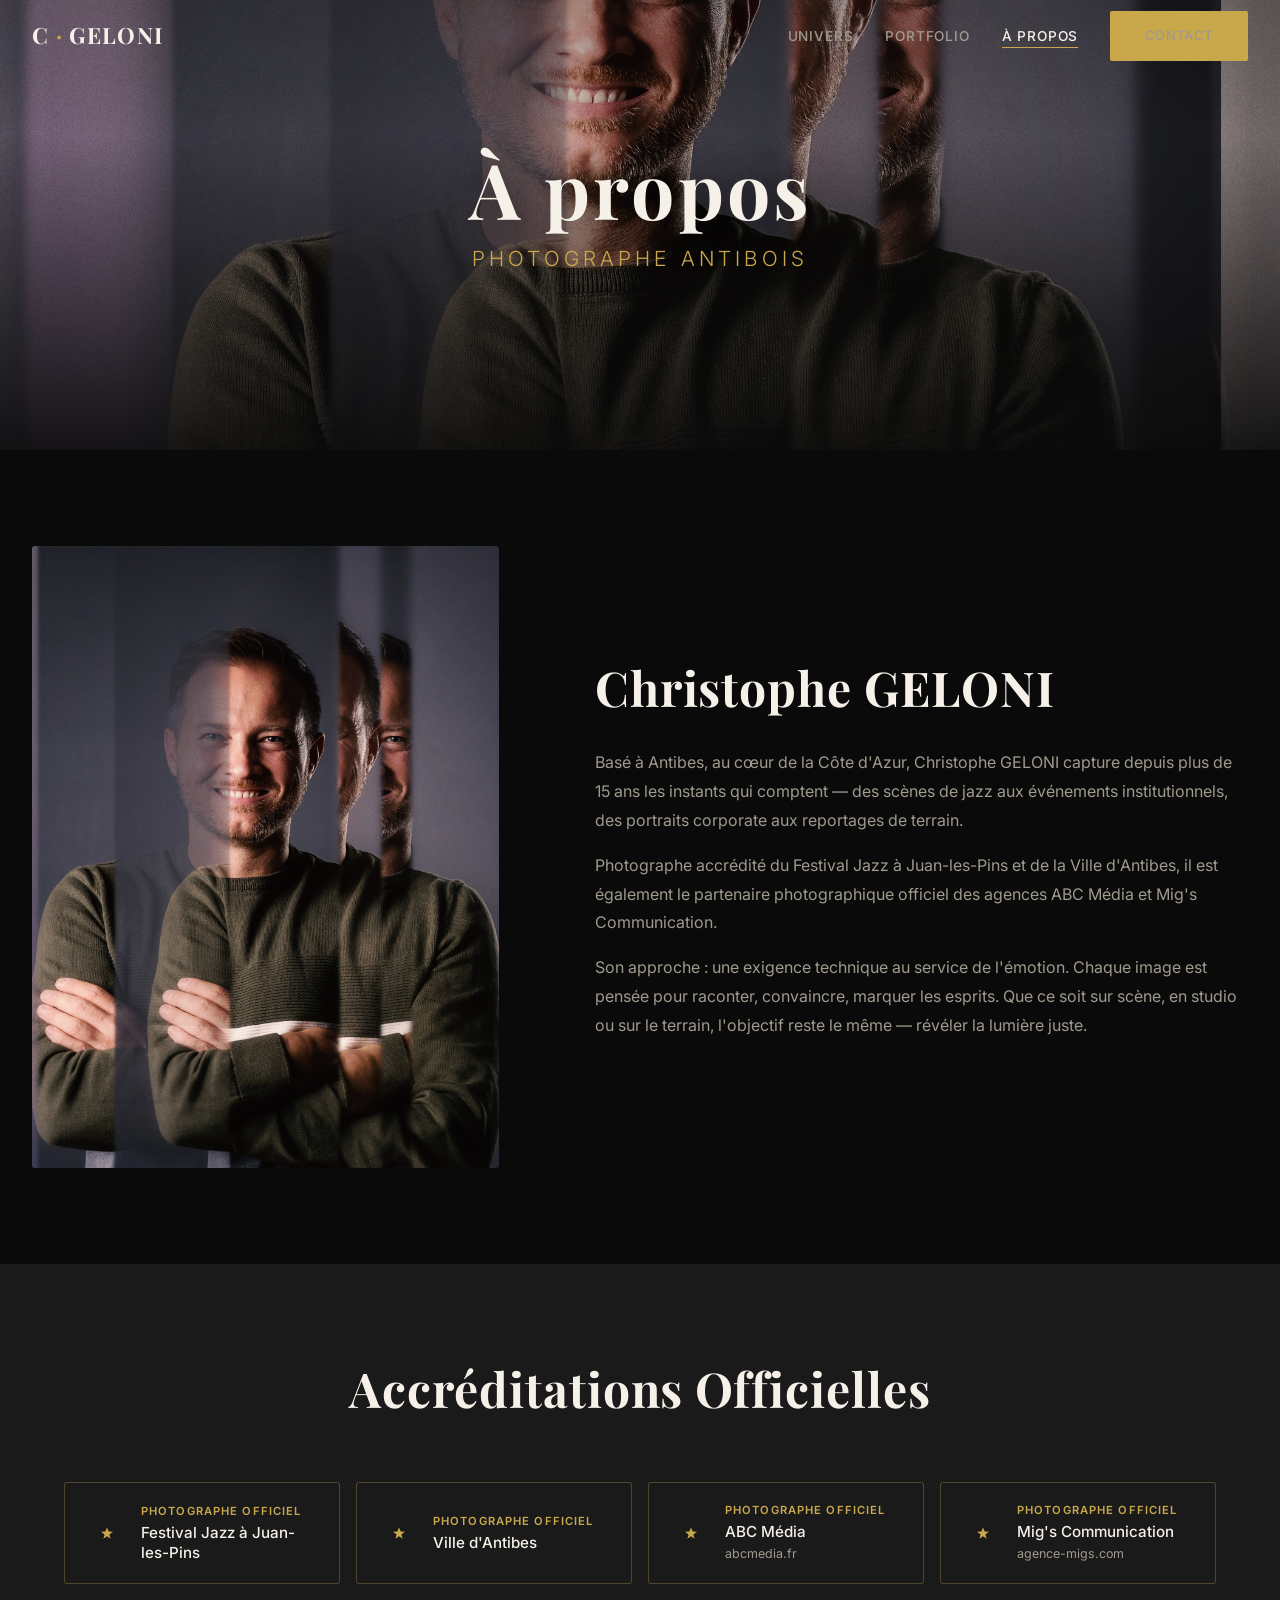
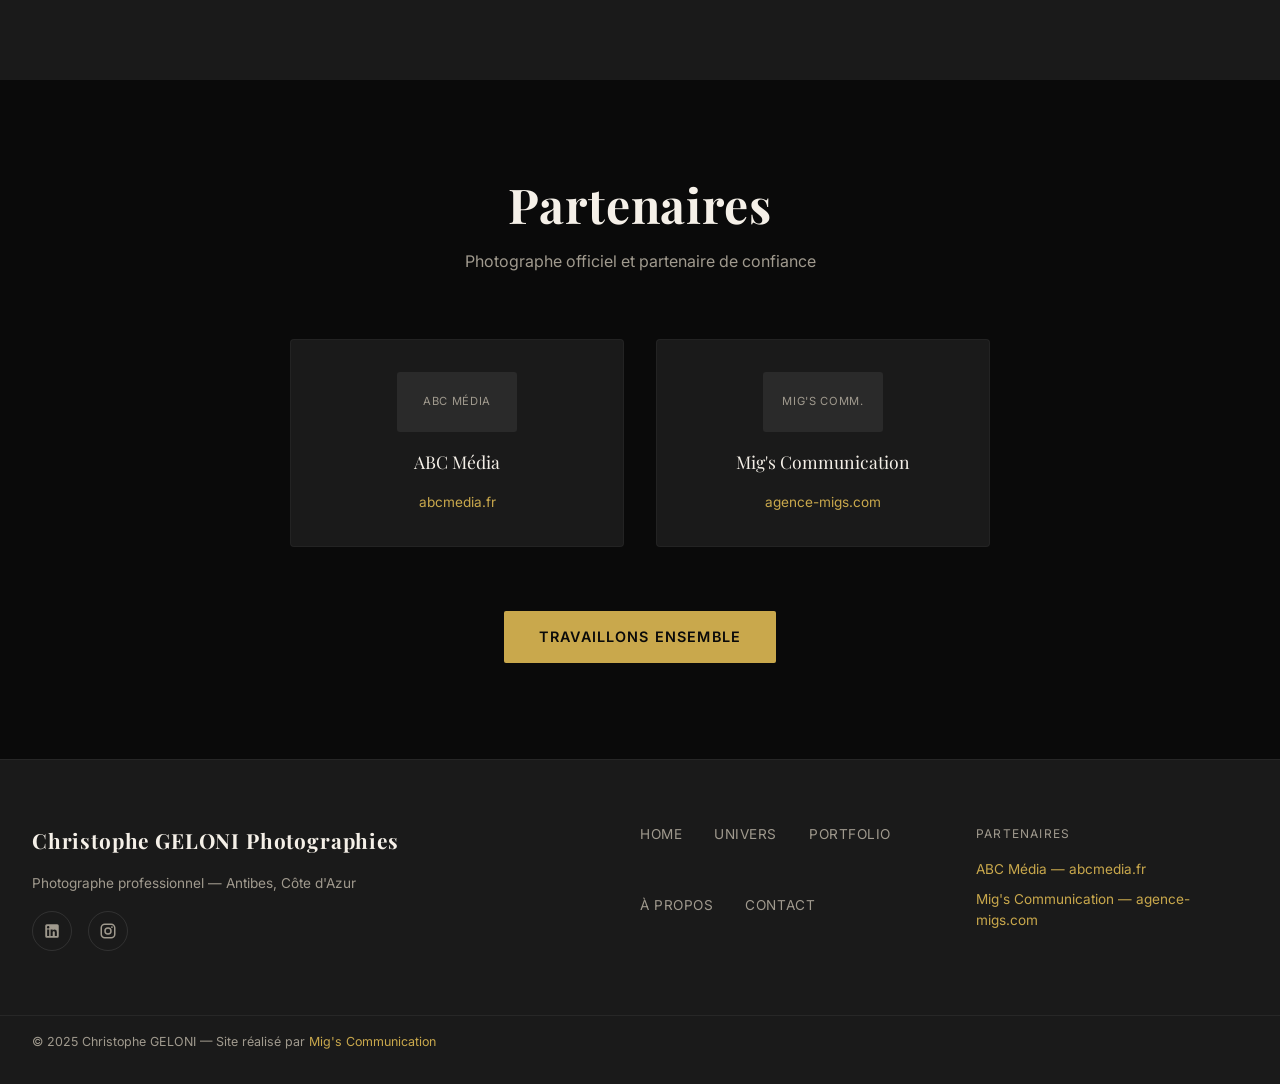
==== commit d4a7100d: "Fix labels, broken image paths, and gallery layout 1. Remove all data-placeholder attributes and CSS" ====
--- a/about.html
+++ b/about.html
@@ -58,7 +58,7 @@
 
   <!-- ====== HERO ====== -->
   <section class="hero hero--small">
-    <div class="hero__bg" data-placeholder="portrait-christophe.jpg" style="background-image: url('images/portrait-christophe.jpg');"></div>
+    <div class="hero__bg" style="background-image: url('images/portrait-christophe.jpg');"></div>
     <div class="hero__overlay"></div>
     <div class="hero__content">
       <h1 class="hero__title fade-in">À propos</h1>
@@ -70,7 +70,7 @@
   <section class="about-bio">
     <div class="about-bio__inner">
 
-      <div class="about-bio__portrait fade-in-left" data-placeholder="portrait-christophe.jpg" style="background-image: url('images/portrait-christophe.jpg');"></div>
+      <div class="about-bio__portrait fade-in-left" style="background-image: url('images/portrait-christophe.jpg');"></div>
 
       <div class="about-bio__content fade-in-right">
         <h2>Christophe GELONI</h2>
--- a/css/style.css
+++ b/css/style.css
@@ -488,21 +488,6 @@
   background-repeat: no-repeat;
 }
 
-/* Label placeholder pour les images manquantes */
-.hero__bg::after {
-  content: attr(data-placeholder);
-  position: absolute;
-  inset: 0;
-  display: flex;
-  align-items: center;
-  justify-content: center;
-  font-family: var(--font-body);
-  font-size: 0.85rem;
-  color: var(--color-text-muted);
-  letter-spacing: 0.06em;
-  text-transform: uppercase;
-  opacity: 0.4;
-}
 
 /* Overlay gradient bas → haut */
 .hero__overlay {
@@ -692,21 +677,6 @@
   transition: transform var(--transition-slow);
 }
 
-/* Label placeholder */
-.vignette__img::after {
-  content: attr(data-placeholder);
-  position: absolute;
-  inset: 0;
-  display: flex;
-  align-items: center;
-  justify-content: center;
-  font-family: var(--font-body);
-  font-size: 0.8rem;
-  color: var(--color-text-muted);
-  letter-spacing: 0.06em;
-  text-transform: uppercase;
-  opacity: 0.35;
-}
 
 .vignette__overlay {
   position: absolute;
@@ -894,15 +864,15 @@
 }
 
 /* ============================================
-   PORTFOLIO — GALERIE MASONRY
+   PORTFOLIO — GALERIE
    ============================================ */
 .gallery {
+  display: grid;
+  grid-template-columns: repeat(4, 1fr);
+  gap: 8px;
   max-width: var(--max-width);
   margin: 0 auto;
   padding: 0 var(--space-md);
-  display: grid;
-  grid-template-columns: repeat(auto-fill, minmax(280px, 1fr));
-  gap: var(--space-sm);
 }
 
 .gallery__item {
@@ -914,39 +884,24 @@
   transition: opacity var(--transition-base), transform var(--transition-base);
 }
 
-/* Masonry: alternate heights */
-.gallery__item:nth-child(3n+1) {
-  aspect-ratio: 4 / 5;
-}
-
-.gallery__item:nth-child(3n+2) {
-  aspect-ratio: 1 / 1;
-}
-
-.gallery__item:nth-child(3n+3) {
-  aspect-ratio: 3 / 4;
-}
-
 .gallery__item img {
+  display: block;
   width: 100%;
-  height: 100%;
+  height: 280px;
   object-fit: cover;
   transition: transform var(--transition-slow);
 }
 
-/* Placeholder pour images manquantes */
-.gallery__placeholder {
-  position: absolute;
-  inset: 0;
-  display: flex;
-  align-items: center;
-  justify-content: center;
-  background-color: #2a2a2a;
-  font-size: 0.8rem;
-  color: var(--color-text-muted);
-  letter-spacing: 0.06em;
-  text-transform: uppercase;
-  opacity: 0.4;
+@media (max-width: 1024px) {
+  .gallery { grid-template-columns: repeat(3, 1fr); }
+}
+
+@media (max-width: 768px) {
+  .gallery { grid-template-columns: repeat(2, 1fr); }
+}
+
+@media (max-width: 480px) {
+  .gallery { grid-template-columns: 1fr; }
 }
 
 .gallery__item-overlay {
@@ -1117,19 +1072,6 @@
   overflow: hidden;
 }
 
-.univers-card__image::after {
-  content: attr(data-placeholder);
-  position: absolute;
-  inset: 0;
-  display: flex;
-  align-items: center;
-  justify-content: center;
-  font-size: 0.8rem;
-  color: var(--color-text-muted);
-  letter-spacing: 0.06em;
-  text-transform: uppercase;
-  opacity: 0.35;
-}
 
 .univers-card__body {
   padding: var(--space-sm) var(--space-md) var(--space-md);
@@ -1225,19 +1167,6 @@
   overflow: hidden;
 }
 
-.about-bio__portrait::after {
-  content: attr(data-placeholder);
-  position: absolute;
-  inset: 0;
-  display: flex;
-  align-items: center;
-  justify-content: center;
-  font-size: 0.8rem;
-  color: var(--color-text-muted);
-  letter-spacing: 0.06em;
-  text-transform: uppercase;
-  opacity: 0.35;
-}
 
 .about-bio__content {
   display: flex;
@@ -1665,18 +1594,6 @@
     font-size: 3rem;
   }
 
-  /* Portfolio */
-  .gallery {
-    grid-template-columns: 1fr 1fr;
-    gap: 0.5rem;
-  }
-
-  .gallery__item:nth-child(3n+1),
-  .gallery__item:nth-child(3n+2),
-  .gallery__item:nth-child(3n+3) {
-    aspect-ratio: 1 / 1;
-  }
-
   .filter-btn {
     padding: 0.45rem 0.9rem;
     font-size: 0.7rem;
@@ -1723,11 +1640,6 @@
   }
 
   /* Portfolio gallery */
-  .gallery {
-    grid-template-columns: repeat(3, 1fr);
-    gap: var(--space-sm);
-  }
-
   /* Lightbox nav espacement */
   .lightbox__prev {
     left: var(--space-lg);
@@ -1735,13 +1647,6 @@
 
   .lightbox__next {
     right: var(--space-lg);
-  }
-}
-
-/* ---------- Desktop (1024px+) ---------- */
-@media (min-width: 1024px) {
-  .gallery {
-    grid-template-columns: repeat(4, 1fr);
   }
 }
 
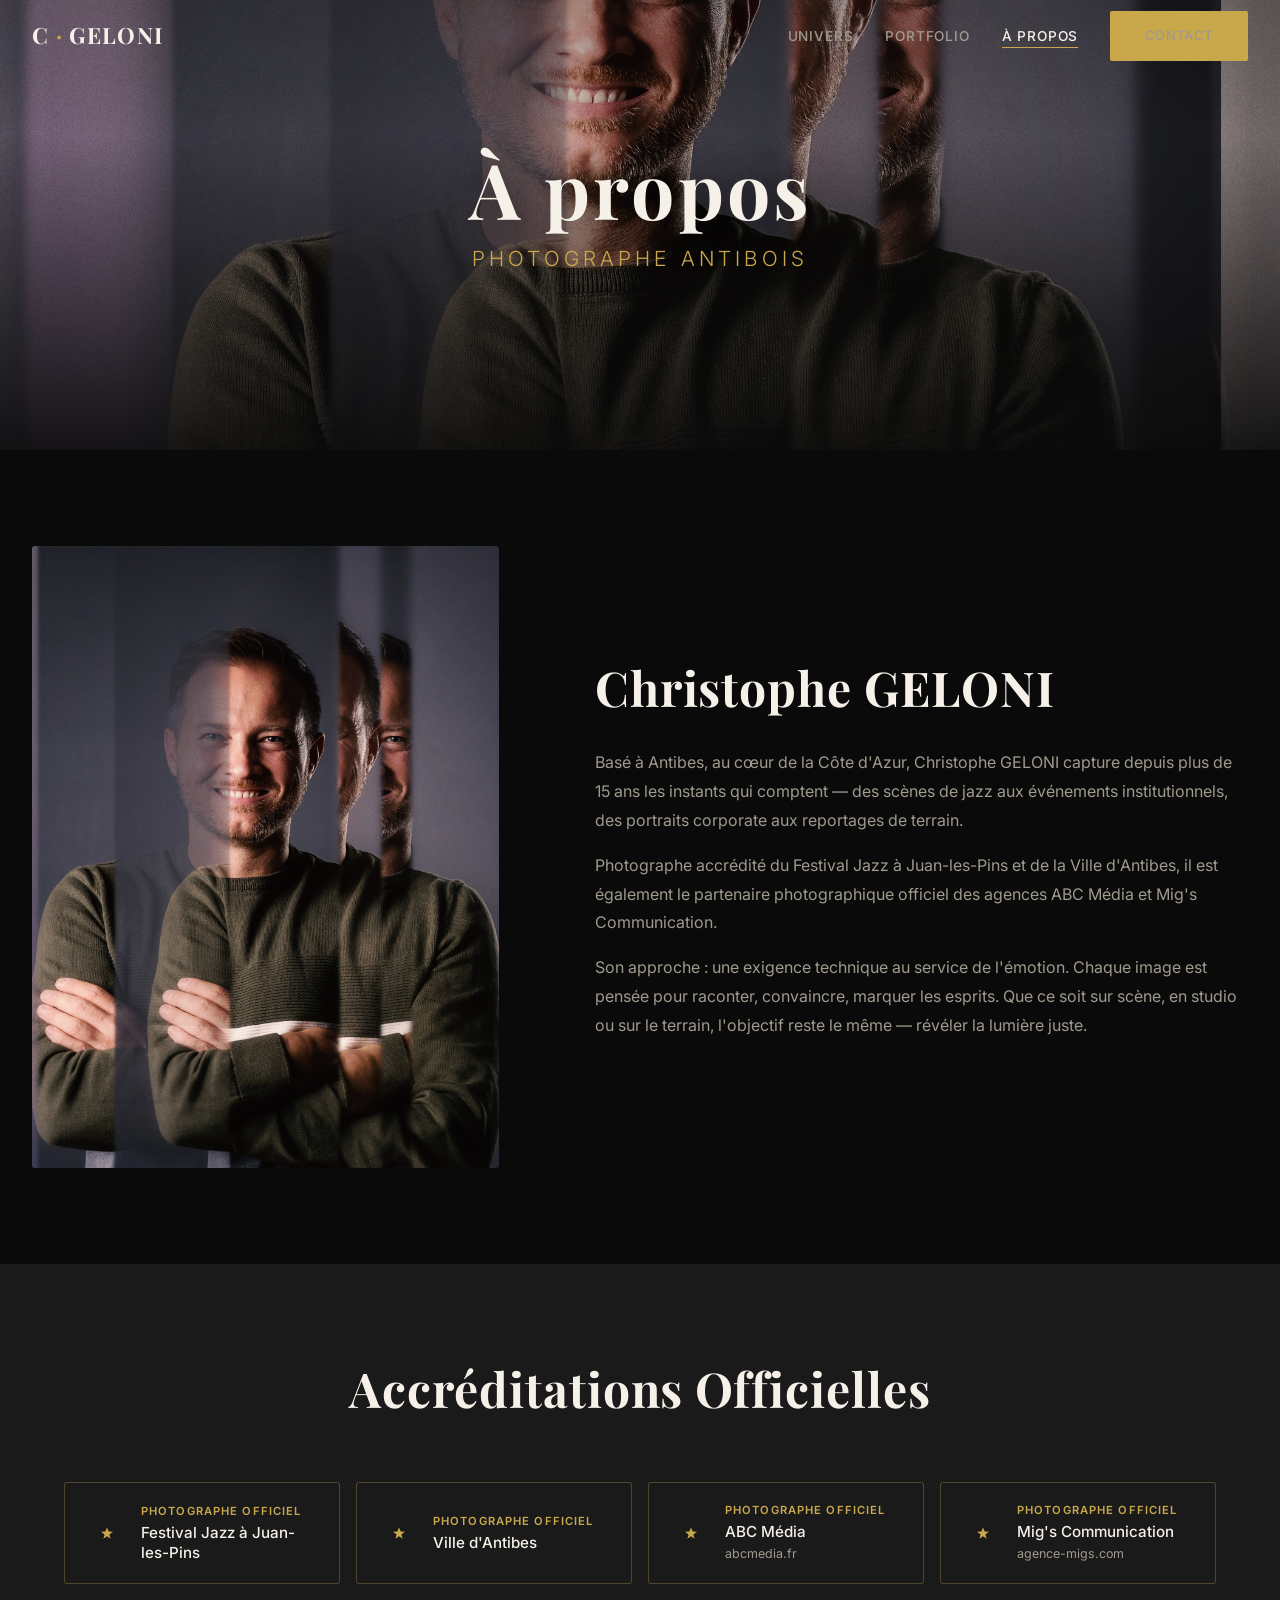
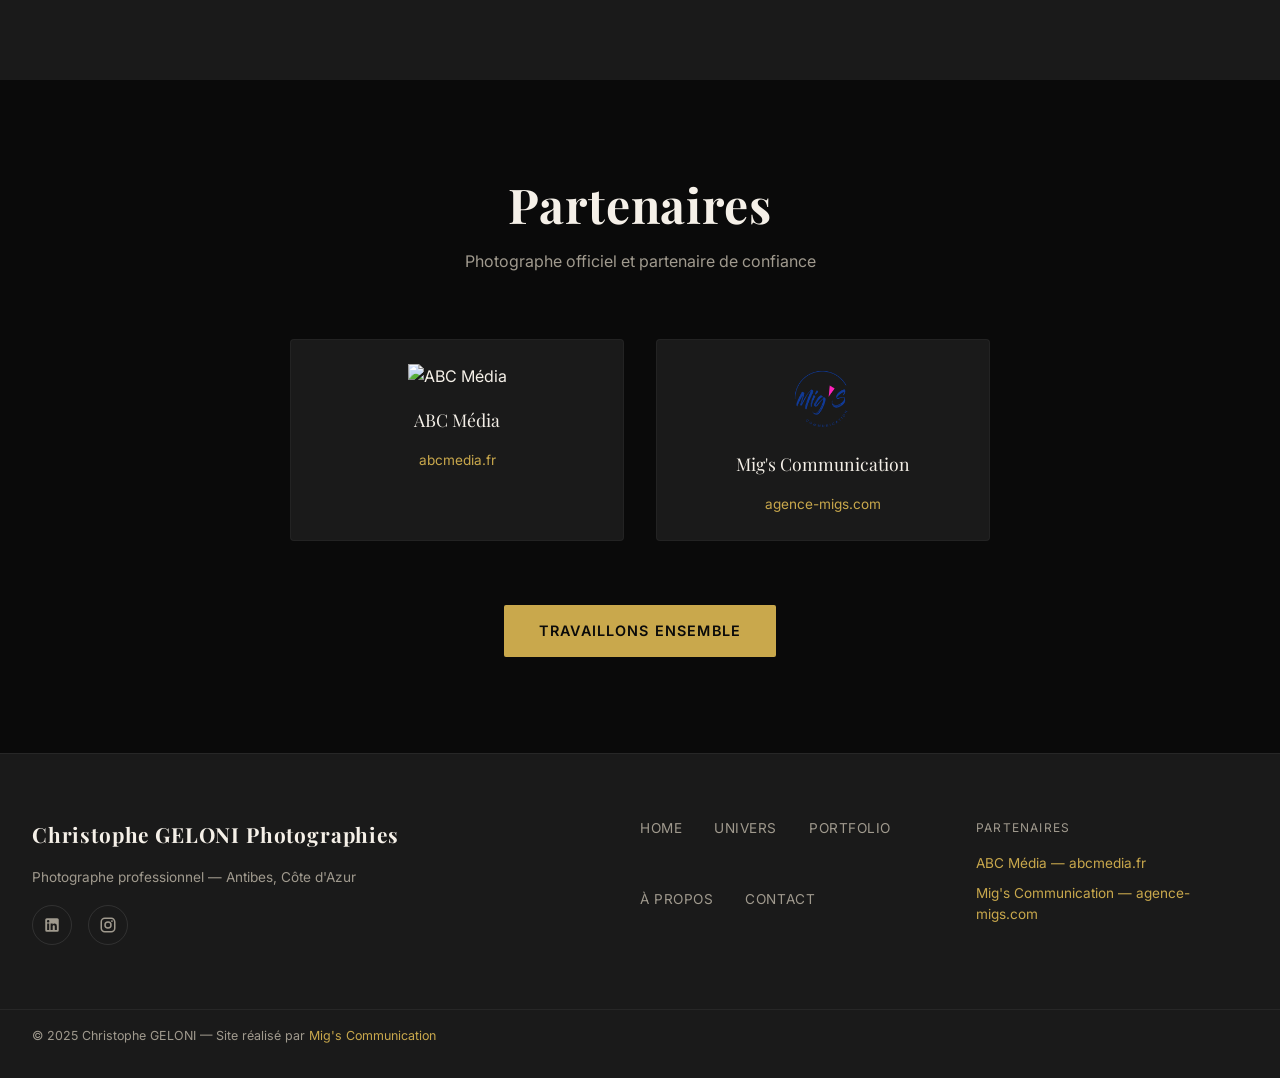
==== commit d795de10: "Add real partner logos to about page Replace text placeholders with actual logo images: ABC Média (A" ====
--- a/about.html
+++ b/about.html
@@ -158,13 +158,13 @@
       <div class="partners-grid">
 
         <a href="https://abcmedia.fr" target="_blank" rel="noopener noreferrer" class="partner-card fade-in stagger-1">
-          <div class="partner-card__logo">ABC Média</div>
+          <img src="images/ABC_transparent.png" alt="ABC Média" class="partner-card__img">
           <span class="partner-card__name">ABC Média</span>
           <span class="partner-card__link">abcmedia.fr</span>
         </a>
 
         <a href="https://agence-migs.com" target="_blank" rel="noopener noreferrer" class="partner-card fade-in stagger-2">
-          <div class="partner-card__logo">Mig's Comm.</div>
+          <img src="images/logo-color.png" alt="Mig's Communication" class="partner-card__img">
           <span class="partner-card__name">Mig's Communication</span>
           <span class="partner-card__link">agence-migs.com</span>
         </a>
--- a/css/style.css
+++ b/css/style.css
@@ -870,6 +870,7 @@
   display: grid;
   grid-template-columns: repeat(4, 1fr);
   gap: 8px;
+  justify-content: center;
   max-width: var(--max-width);
   margin: 0 auto;
   padding: 0 var(--space-md);
@@ -881,6 +882,8 @@
   border-radius: 3px;
   cursor: pointer;
   background-color: #2a2a2a;
+  max-width: 400px;
+  width: 100%;
   transition: opacity var(--transition-base), transform var(--transition-base);
 }
 
@@ -1243,11 +1246,17 @@
   flex-direction: column;
   align-items: center;
   gap: var(--space-sm);
-  padding: var(--space-md);
-  background-color: var(--color-bg-light);
+  padding: 24px;
+  background-color: #1a1a1a;
   border: 1px solid rgba(255, 255, 255, 0.04);
   border-radius: 4px;
   transition: border-color var(--transition-base);
+}
+
+.partner-card__img {
+  max-height: 70px;
+  width: auto;
+  object-fit: contain;
 }
 
 .partner-card:hover {
